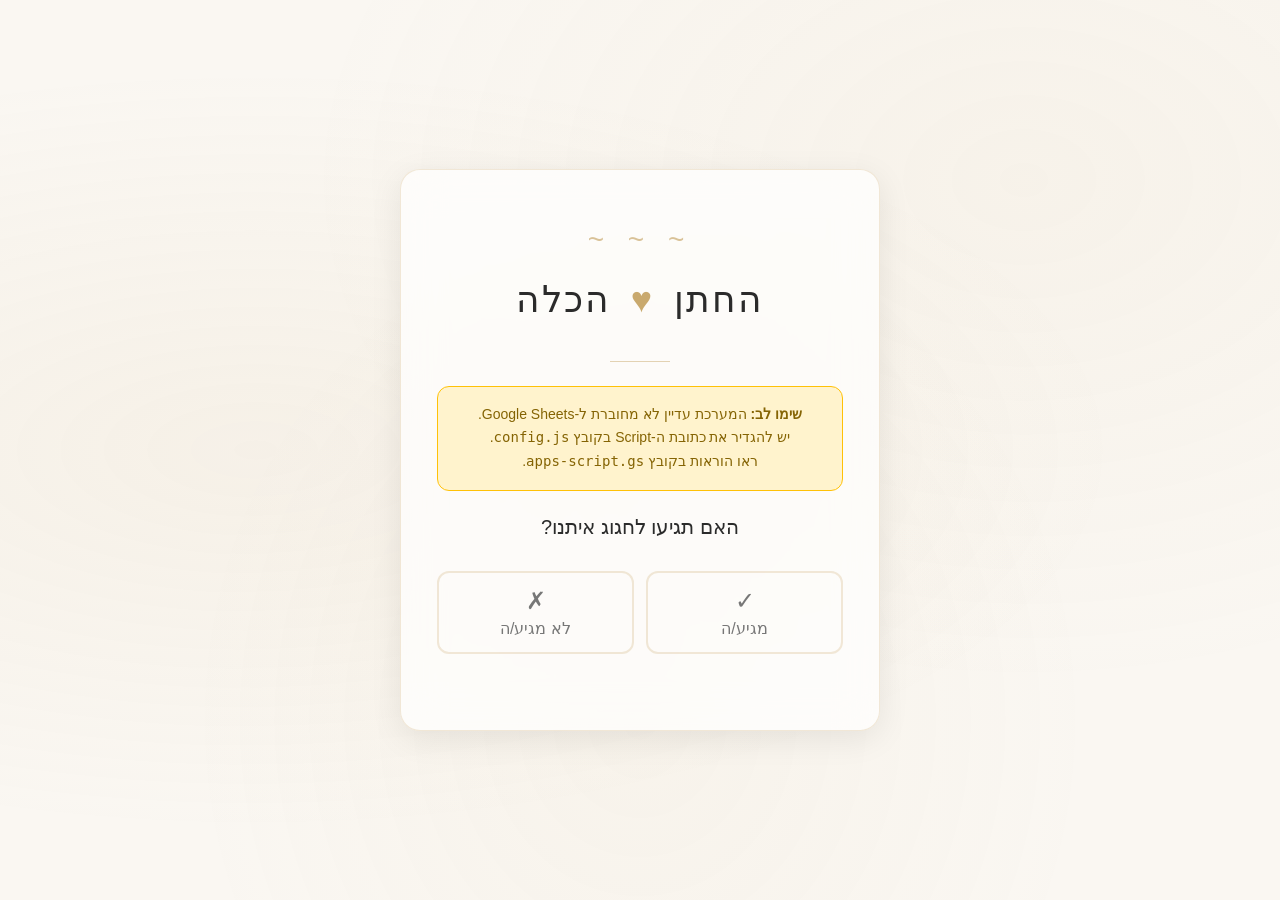
==== index.html @ 8d73012e "Wedding RSVP system: guest form + management dashboard Google Sheets backend via Apps Script, GitHub" ====
<!DOCTYPE html>
<html lang="he" dir="rtl">
<head>
  <meta charset="UTF-8">
  <meta name="viewport" content="width=device-width, initial-scale=1.0">
  <title>אישור הגעה לחתונה</title>
  <link rel="stylesheet" href="style.css">
</head>
<body>
  <div class="bg-pattern"></div>

  <div class="rsvp-container">
    <div class="rsvp-card glass" id="rsvpCard">

      <!-- Header -->
      <div class="ornament">~ ~ ~</div>
      <h1 class="couple-names">
        <span id="groomName">החתן</span>
        <span class="heart">&hearts;</span>
        <span id="brideName">הכלה</span>
      </h1>
      <div class="event-details">
        <span class="detail-line" id="dateDisplay"></span>
        <span class="detail-line" id="venueDisplay"></span>
      </div>
      <div class="divider"></div>

      <!-- Config Warning -->
      <div class="config-warning" id="configWarning">
        <strong>שימו לב:</strong> המערכת עדיין לא מחוברת ל-Google Sheets.<br>
        יש להגדיר את כתובת ה-Script בקובץ <code>config.js</code>.<br>
        ראו הוראות בקובץ <code>apps-script.gs</code>.
      </div>

      <!-- Form -->
      <div id="formSection">
        <h2 class="form-title">האם תגיעו לחגוג איתנו?</h2>

        <div class="attendance-toggle">
          <button class="toggle-btn coming" onclick="setAttendance(true)" id="btnComing">
            <span class="toggle-icon">&#10003;</span>
            מגיע/ה
          </button>
          <button class="toggle-btn not-coming" onclick="setAttendance(false)" id="btnNotComing">
            <span class="toggle-icon">&#10007;</span>
            לא מגיע/ה
          </button>
        </div>

        <div class="form-fields hidden" id="formFields">
          <div class="field-group">
            <label class="field-label" for="guestName">שם מלא</label>
            <input type="text" id="guestName" class="field-input" placeholder="הכניסו את השם שלכם" autocomplete="name">
          </div>
          <div class="field-group" id="platesGroup">
            <label class="field-label" for="plates">כמה מנות?</label>
            <input type="number" id="plates" class="field-input" min="1" max="20" value="1" placeholder="מספר מנות">
          </div>
        </div>

        <button class="submit-btn" id="submitBtn" onclick="submitRSVP()" style="display:none">
          <span class="btn-text">שליחת אישור</span>
          <div class="spinner"></div>
        </button>
      </div>

      <!-- Thank You Screen -->
      <div class="thank-you" id="thankYou">
        <div class="check-icon confirmed" id="thankIcon">&#10003;</div>
        <h2 id="thankTitle">תודה רבה!</h2>
        <p id="thankMessage">האישור התקבל בהצלחה</p>
        <button class="back-btn" onclick="resetForm()">שליחת אישור נוסף</button>
      </div>

      <!-- Error Message -->
      <div class="message error" id="errorMsg"></div>
    </div>
  </div>

  <div class="confetti-container" id="confetti"></div>

  <script src="config.js"></script>
  <script>
    let attending = null;

    function init() {
      document.getElementById('groomName').textContent = CONFIG.GROOM_NAME;
      document.getElementById('brideName').textContent = CONFIG.BRIDE_NAME;

      const dateEl = document.getElementById('dateDisplay');
      const venueEl = document.getElementById('venueDisplay');
      if (CONFIG.WEDDING_DATE) dateEl.textContent = CONFIG.WEDDING_DATE;
      if (CONFIG.VENUE) venueEl.textContent = CONFIG.VENUE;

      if (!CONFIG.SCRIPT_URL) {
        document.getElementById('configWarning').classList.add('show');
      }
    }

    function setAttendance(isComing) {
      attending = isComing;
      const btnComing = document.getElementById('btnComing');
      const btnNotComing = document.getElementById('btnNotComing');
      const fields = document.getElementById('formFields');
      const platesGroup = document.getElementById('platesGroup');
      const submitBtn = document.getElementById('submitBtn');

      btnComing.classList.toggle('active', isComing);
      btnNotComing.classList.toggle('active', !isComing);

      fields.classList.remove('hidden');
      fields.classList.add('visible');
      platesGroup.style.display = isComing ? 'block' : 'none';

      if (!isComing) {
        document.getElementById('plates').value = 0;
      } else {
        document.getElementById('plates').value = 1;
      }

      submitBtn.style.display = 'block';
      submitBtn.querySelector('.btn-text').textContent = isComing ? 'אישור הגעה' : 'שליחת תשובה';
    }

    async function submitRSVP() {
      const name = document.getElementById('guestName').value.trim();
      const plates = parseInt(document.getElementById('plates').value) || 0;
      const btn = document.getElementById('submitBtn');
      const errorMsg = document.getElementById('errorMsg');

      errorMsg.classList.remove('show');

      if (!name) {
        showError('נא להזין שם מלא');
        document.getElementById('guestName').focus();
        return;
      }

      if (attending && plates < 1) {
        showError('נא לבחור מספר מנות');
        return;
      }

      if (!CONFIG.SCRIPT_URL) {
        showError('המערכת לא מחוברת. יש להגדיר את כתובת ה-Script בקובץ config.js');
        return;
      }

      btn.classList.add('loading');
      btn.disabled = true;

      try {
        const params = new URLSearchParams({
          action: 'add',
          name: name,
          plates: attending ? plates : 0,
          attending: attending ? 'yes' : 'no'
        });

        const response = await fetch(CONFIG.SCRIPT_URL + '?' + params.toString());
        const result = await response.json();

        if (result.success) {
          showThankYou();
        } else {
          showError('אירעה שגיאה, נסו שוב');
        }
      } catch (err) {
        showError('שגיאת חיבור. בדקו את החיבור לאינטרנט ונסו שוב');
      } finally {
        btn.classList.remove('loading');
        btn.disabled = false;
      }
    }

    function showThankYou() {
      document.getElementById('formSection').style.display = 'none';
      document.getElementById('configWarning').style.display = 'none';
      const thankYou = document.getElementById('thankYou');
      const icon = document.getElementById('thankIcon');
      const title = document.getElementById('thankTitle');
      const message = document.getElementById('thankMessage');

      if (attending) {
        icon.className = 'check-icon confirmed';
        icon.innerHTML = '&#10003;';
        title.textContent = 'נתראה בחתונה!';
        message.textContent = 'האישור התקבל, שמחים שאתם מגיעים';
        launchConfetti();
      } else {
        icon.className = 'check-icon declined';
        icon.innerHTML = '&#10007;';
        title.textContent = 'חבל שלא תגיעו';
        message.textContent = 'התשובה נרשמה, אולי בפעם הבאה';
      }

      thankYou.classList.add('show');
    }

    function resetForm() {
      attending = null;
      document.getElementById('formSection').style.display = 'block';
      document.getElementById('thankYou').classList.remove('show');
      document.getElementById('btnComing').classList.remove('active');
      document.getElementById('btnNotComing').classList.remove('active');
      document.getElementById('formFields').classList.add('hidden');
      document.getElementById('formFields').classList.remove('visible');
      document.getElementById('submitBtn').style.display = 'none';
      document.getElementById('guestName').value = '';
      document.getElementById('plates').value = 1;
      document.getElementById('errorMsg').classList.remove('show');

      if (!CONFIG.SCRIPT_URL) {
        document.getElementById('configWarning').classList.add('show');
      }
    }

    function showError(msg) {
      const el = document.getElementById('errorMsg');
      el.textContent = msg;
      el.classList.add('show');
      setTimeout(() => el.classList.remove('show'), 5000);
    }

    function launchConfetti() {
      const container = document.getElementById('confetti');
      const colors = ['#c9a96e', '#e8d5a8', '#4a7c59', '#f5f0e8', '#a07d3a', '#fff'];
      for (let i = 0; i < 60; i++) {
        const piece = document.createElement('div');
        piece.className = 'confetti-piece';
        piece.style.left = Math.random() * 100 + '%';
        piece.style.backgroundColor = colors[Math.floor(Math.random() * colors.length)];
        piece.style.width = (Math.random() * 8 + 6) + 'px';
        piece.style.height = (Math.random() * 8 + 6) + 'px';
        piece.style.borderRadius = Math.random() > 0.5 ? '50%' : '2px';
        piece.style.animationDuration = (Math.random() * 2 + 2) + 's';
        piece.style.animationDelay = (Math.random() * 1.5) + 's';
        container.appendChild(piece);
      }
      setTimeout(() => { container.innerHTML = ''; }, 5000);
    }

    init();
  </script>
</body>
</html>
---- style.css ----
* {
  margin: 0;
  padding: 0;
  box-sizing: border-box;
}

:root {
  --bg: #faf7f2;
  --card: rgba(255, 255, 255, 0.72);
  --card-solid: #fff;
  --gold: #c9a96e;
  --gold-dark: #a07d3a;
  --gold-light: #e8d5a8;
  --gold-glow: rgba(201, 169, 110, 0.35);
  --text: #2b2b2b;
  --text-light: #777;
  --success: #4a7c59;
  --success-bg: rgba(74, 124, 89, 0.1);
  --error: #a63d40;
  --error-bg: rgba(166, 61, 64, 0.1);
  --border: rgba(201, 169, 110, 0.25);
  --shadow: 0 8px 32px rgba(0, 0, 0, 0.08);
  --shadow-lg: 0 16px 48px rgba(0, 0, 0, 0.12);
  --radius: 20px;
  --radius-sm: 12px;
  --transition: 0.3s cubic-bezier(0.4, 0, 0.2, 1);
}

html {
  scroll-behavior: smooth;
}

body {
  font-family: 'Segoe UI', 'Helvetica Neue', Arial, sans-serif;
  background: var(--bg);
  color: var(--text);
  direction: rtl;
  min-height: 100vh;
  line-height: 1.6;
  -webkit-font-smoothing: antialiased;
}

/* ===== Background Pattern ===== */
.bg-pattern {
  position: fixed;
  inset: 0;
  z-index: 0;
  background:
    radial-gradient(ellipse at 20% 50%, rgba(201, 169, 110, 0.08) 0%, transparent 60%),
    radial-gradient(ellipse at 80% 20%, rgba(201, 169, 110, 0.06) 0%, transparent 50%),
    radial-gradient(ellipse at 50% 80%, rgba(201, 169, 110, 0.05) 0%, transparent 50%);
  pointer-events: none;
}

/* ===== Glass Card ===== */
.glass {
  background: var(--card);
  backdrop-filter: blur(20px);
  -webkit-backdrop-filter: blur(20px);
  border: 1px solid var(--border);
  border-radius: var(--radius);
  box-shadow: var(--shadow);
}

/* ===== RSVP Page ===== */
.rsvp-container {
  min-height: 100vh;
  display: flex;
  align-items: center;
  justify-content: center;
  padding: 24px;
  position: relative;
  z-index: 1;
}

.rsvp-card {
  width: 100%;
  max-width: 480px;
  padding: 48px 36px;
  text-align: center;
  animation: fadeUp 0.8s ease-out;
}

@keyframes fadeUp {
  from { opacity: 0; transform: translateY(30px); }
  to { opacity: 1; transform: translateY(0); }
}

/* ===== Header ===== */
.ornament {
  color: var(--gold);
  font-size: 28px;
  letter-spacing: 8px;
  margin-bottom: 8px;
  opacity: 0.7;
}

.couple-names {
  font-size: 36px;
  font-weight: 300;
  color: var(--text);
  letter-spacing: 2px;
  margin-bottom: 4px;
}

.couple-names .heart {
  color: var(--gold);
  display: inline-block;
  animation: pulse 2s ease-in-out infinite;
  margin: 0 8px;
}

@keyframes pulse {
  0%, 100% { transform: scale(1); }
  50% { transform: scale(1.15); }
}

.event-details {
  color: var(--text-light);
  font-size: 15px;
  margin-bottom: 32px;
  line-height: 1.8;
}

.event-details .detail-line {
  display: block;
}

.divider {
  width: 60px;
  height: 1px;
  background: var(--gold);
  margin: 24px auto;
  opacity: 0.5;
}

.form-title {
  font-size: 20px;
  font-weight: 400;
  color: var(--text);
  margin-bottom: 28px;
}

/* ===== Attendance Toggle ===== */
.attendance-toggle {
  display: flex;
  gap: 12px;
  margin-bottom: 28px;
}

.toggle-btn {
  flex: 1;
  padding: 14px;
  border: 2px solid var(--border);
  border-radius: var(--radius-sm);
  background: transparent;
  font-size: 16px;
  font-family: inherit;
  cursor: pointer;
  transition: var(--transition);
  color: var(--text-light);
  position: relative;
  overflow: hidden;
}

.toggle-btn::before {
  content: '';
  position: absolute;
  inset: 0;
  opacity: 0;
  transition: var(--transition);
}

.toggle-btn.coming::before {
  background: var(--success-bg);
}

.toggle-btn.not-coming::before {
  background: var(--error-bg);
}

.toggle-btn:hover {
  border-color: var(--gold);
  transform: translateY(-1px);
}

.toggle-btn.active.coming {
  border-color: var(--success);
  color: var(--success);
  background: var(--success-bg);
  font-weight: 600;
}

.toggle-btn.active.not-coming {
  border-color: var(--error);
  color: var(--error);
  background: var(--error-bg);
  font-weight: 600;
}

.toggle-icon {
  display: block;
  font-size: 24px;
  margin-bottom: 4px;
}

/* ===== Form Fields ===== */
.form-fields {
  display: flex;
  flex-direction: column;
  gap: 16px;
  margin-bottom: 28px;
  overflow: hidden;
  transition: max-height 0.4s ease, opacity 0.3s ease;
}

.form-fields.hidden {
  max-height: 0;
  opacity: 0;
  margin: 0;
  pointer-events: none;
}

.form-fields.visible {
  max-height: 300px;
  opacity: 1;
}

.field-group {
  text-align: right;
}

.field-label {
  display: block;
  font-size: 14px;
  color: var(--text-light);
  margin-bottom: 6px;
}

.field-input {
  width: 100%;
  padding: 14px 16px;
  border: 1.5px solid var(--border);
  border-radius: var(--radius-sm);
  background: rgba(255, 255, 255, 0.6);
  font-size: 16px;
  font-family: inherit;
  color: var(--text);
  direction: rtl;
  transition: var(--transition);
  outline: none;
}

.field-input:focus {
  border-color: var(--gold);
  box-shadow: 0 0 0 3px var(--gold-glow);
}

.field-input::placeholder {
  color: #bbb;
}

/* ===== Submit Button ===== */
.submit-btn {
  width: 100%;
  padding: 16px;
  border: none;
  border-radius: var(--radius-sm);
  background: linear-gradient(135deg, var(--gold), var(--gold-dark));
  color: #fff;
  font-size: 18px;
  font-family: inherit;
  font-weight: 600;
  cursor: pointer;
  transition: var(--transition);
  letter-spacing: 1px;
  position: relative;
  overflow: hidden;
}

.submit-btn:hover:not(:disabled) {
  transform: translateY(-2px);
  box-shadow: 0 8px 24px var(--gold-glow);
}

.submit-btn:active:not(:disabled) {
  transform: translateY(0);
}

.submit-btn:disabled {
  opacity: 0.6;
  cursor: not-allowed;
}

.submit-btn .spinner {
  display: none;
  width: 20px;
  height: 20px;
  border: 2.5px solid rgba(255, 255, 255, 0.3);
  border-top-color: #fff;
  border-radius: 50%;
  animation: spin 0.7s linear infinite;
  margin: 0 auto;
}

.submit-btn.loading .btn-text { display: none; }
.submit-btn.loading .spinner { display: block; }

@keyframes spin {
  to { transform: rotate(360deg); }
}

/* ===== Messages ===== */
.message {
  padding: 14px 18px;
  border-radius: var(--radius-sm);
  font-size: 15px;
  margin-top: 16px;
  display: none;
  animation: fadeUp 0.4s ease;
}

.message.show { display: block; }
.message.success { background: var(--success-bg); color: var(--success); }
.message.error { background: var(--error-bg); color: var(--error); }

/* ===== Thank You Screen ===== */
.thank-you {
  display: none;
  text-align: center;
  animation: fadeUp 0.6s ease;
}

.thank-you.show { display: block; }

.thank-you .check-icon {
  width: 72px;
  height: 72px;
  border-radius: 50%;
  display: flex;
  align-items: center;
  justify-content: center;
  margin: 0 auto 20px;
  font-size: 36px;
}

.thank-you .check-icon.confirmed {
  background: var(--success-bg);
  color: var(--success);
}

.thank-you .check-icon.declined {
  background: var(--error-bg);
  color: var(--error);
}

.thank-you h2 {
  font-size: 24px;
  font-weight: 400;
  margin-bottom: 8px;
}

.thank-you p {
  color: var(--text-light);
  font-size: 15px;
}

.back-btn {
  display: inline-block;
  margin-top: 24px;
  padding: 10px 24px;
  border: 1.5px solid var(--border);
  border-radius: var(--radius-sm);
  background: transparent;
  color: var(--text-light);
  font-size: 14px;
  font-family: inherit;
  cursor: pointer;
  transition: var(--transition);
}

.back-btn:hover {
  border-color: var(--gold);
  color: var(--gold);
}

/* ===== Config Warning ===== */
.config-warning {
  background: #fff3cd;
  border: 1px solid #ffc107;
  border-radius: var(--radius-sm);
  padding: 16px;
  margin-bottom: 20px;
  font-size: 14px;
  color: #856404;
  line-height: 1.7;
  display: none;
}

.config-warning.show { display: block; }

/* ===== Confetti ===== */
.confetti-container {
  position: fixed;
  inset: 0;
  pointer-events: none;
  z-index: 100;
  overflow: hidden;
}

.confetti-piece {
  position: absolute;
  width: 10px;
  height: 10px;
  top: -20px;
  animation: confettiFall linear forwards;
}

@keyframes confettiFall {
  0% { transform: translateY(0) rotate(0deg); opacity: 1; }
  100% { transform: translateY(100vh) rotate(720deg); opacity: 0; }
}

/* ========================================
   DASHBOARD STYLES
   ======================================== */

.dashboard {
  max-width: 960px;
  margin: 0 auto;
  padding: 24px;
  position: relative;
  z-index: 1;
  min-height: 100vh;
}

.dash-header {
  text-align: center;
  padding: 32px 0;
}

.dash-header h1 {
  font-size: 28px;
  font-weight: 400;
  color: var(--text);
  margin-bottom: 4px;
}

.dash-header .subtitle {
  color: var(--text-light);
  font-size: 15px;
}

.refresh-indicator {
  display: inline-flex;
  align-items: center;
  gap: 6px;
  color: var(--text-light);
  font-size: 13px;
  margin-top: 8px;
}

.refresh-dot {
  width: 8px;
  height: 8px;
  border-radius: 50%;
  background: var(--success);
  animation: blink 2s ease-in-out infinite;
}

@keyframes blink {
  0%, 100% { opacity: 1; }
  50% { opacity: 0.3; }
}

/* ===== Stats Cards ===== */
.stats-grid {
  display: grid;
  grid-template-columns: repeat(4, 1fr);
  gap: 16px;
  margin-bottom: 24px;
}

.stat-card {
  padding: 24px 16px;
  text-align: center;
  transition: var(--transition);
}

.stat-card:hover {
  transform: translateY(-2px);
  box-shadow: var(--shadow-lg);
}

.stat-number {
  font-size: 36px;
  font-weight: 300;
  color: var(--gold-dark);
  line-height: 1;
  margin-bottom: 6px;
}

.stat-label {
  font-size: 14px;
  color: var(--text-light);
}

.stat-card.success .stat-number { color: var(--success); }
.stat-card.error .stat-number { color: var(--error); }

/* ===== Table Controls ===== */
.table-controls {
  display: flex;
  gap: 12px;
  margin-bottom: 16px;
  flex-wrap: wrap;
}

.search-input {
  flex: 1;
  min-width: 200px;
  padding: 12px 16px;
  border: 1.5px solid var(--border);
  border-radius: var(--radius-sm);
  background: rgba(255, 255, 255, 0.6);
  font-size: 15px;
  font-family: inherit;
  color: var(--text);
  direction: rtl;
  outline: none;
  transition: var(--transition);
}

.search-input:focus {
  border-color: var(--gold);
  box-shadow: 0 0 0 3px var(--gold-glow);
}

.filter-btns {
  display: flex;
  gap: 8px;
}

.filter-btn {
  padding: 10px 18px;
  border: 1.5px solid var(--border);
  border-radius: var(--radius-sm);
  background: transparent;
  font-size: 14px;
  font-family: inherit;
  cursor: pointer;
  transition: var(--transition);
  color: var(--text-light);
  white-space: nowrap;
}

.filter-btn:hover { border-color: var(--gold); }

.filter-btn.active {
  background: var(--gold);
  border-color: var(--gold);
  color: #fff;
}

/* ===== Table ===== */
.table-container {
  overflow-x: auto;
  border-radius: var(--radius);
  margin-bottom: 24px;
}

.rsvp-table {
  width: 100%;
  border-collapse: collapse;
  background: var(--card-solid);
  border-radius: var(--radius);
  overflow: hidden;
}

.rsvp-table thead {
  background: linear-gradient(135deg, var(--gold), var(--gold-dark));
  color: #fff;
}

.rsvp-table th {
  padding: 16px;
  font-weight: 500;
  font-size: 14px;
  text-align: right;
  letter-spacing: 0.5px;
}

.rsvp-table td {
  padding: 14px 16px;
  font-size: 15px;
  border-bottom: 1px solid rgba(0, 0, 0, 0.05);
}

.rsvp-table tbody tr {
  transition: var(--transition);
}

.rsvp-table tbody tr:hover {
  background: rgba(201, 169, 110, 0.05);
}

.rsvp-table tbody tr:last-child td {
  border-bottom: none;
}

.status-badge {
  display: inline-flex;
  align-items: center;
  gap: 6px;
  padding: 4px 12px;
  border-radius: 20px;
  font-size: 13px;
  font-weight: 500;
}

.status-badge.confirmed {
  background: var(--success-bg);
  color: var(--success);
}

.status-badge.declined {
  background: var(--error-bg);
  color: var(--error);
}

.empty-state {
  text-align: center;
  padding: 48px 24px;
  color: var(--text-light);
}

.empty-state .empty-icon {
  font-size: 48px;
  margin-bottom: 12px;
  opacity: 0.5;
}

.empty-state p {
  font-size: 16px;
}

/* ===== Action Buttons ===== */
.actions-bar {
  display: flex;
  gap: 12px;
  justify-content: flex-start;
  flex-wrap: wrap;
}

.action-btn {
  padding: 10px 20px;
  border: 1.5px solid var(--border);
  border-radius: var(--radius-sm);
  background: var(--card-solid);
  font-size: 14px;
  font-family: inherit;
  cursor: pointer;
  transition: var(--transition);
  color: var(--text);
  display: inline-flex;
  align-items: center;
  gap: 6px;
}

.action-btn:hover {
  border-color: var(--gold);
  transform: translateY(-1px);
  box-shadow: var(--shadow);
}

.action-btn.primary {
  background: linear-gradient(135deg, var(--gold), var(--gold-dark));
  color: #fff;
  border-color: transparent;
}

/* ===== Delete Button ===== */
.delete-btn {
  background: none;
  border: none;
  color: var(--text-light);
  cursor: pointer;
  font-size: 16px;
  padding: 4px 8px;
  border-radius: 6px;
  transition: var(--transition);
  opacity: 0.5;
}

.delete-btn:hover {
  opacity: 1;
  color: var(--error);
  background: var(--error-bg);
}

/* ===== Loading State ===== */
.loading-overlay {
  display: none;
  text-align: center;
  padding: 48px;
}

.loading-overlay.show { display: block; }

.loading-spinner {
  width: 40px;
  height: 40px;
  border: 3px solid var(--border);
  border-top-color: var(--gold);
  border-radius: 50%;
  animation: spin 0.8s linear infinite;
  margin: 0 auto 16px;
}

/* ===== Responsive ===== */
@media (max-width: 768px) {
  .stats-grid {
    grid-template-columns: repeat(2, 1fr);
  }

  .rsvp-card {
    padding: 36px 24px;
  }

  .couple-names {
    font-size: 28px;
  }

  .table-controls {
    flex-direction: column;
  }

  .filter-btns {
    width: 100%;
  }

  .filter-btn {
    flex: 1;
    text-align: center;
  }
}

@media (max-width: 480px) {
  .stats-grid {
    grid-template-columns: repeat(2, 1fr);
    gap: 10px;
  }

  .stat-card {
    padding: 16px 10px;
  }

  .stat-number {
    font-size: 28px;
  }

  .rsvp-card {
    padding: 28px 18px;
  }

  .couple-names {
    font-size: 24px;
  }

  .dash-header h1 {
    font-size: 22px;
  }
}
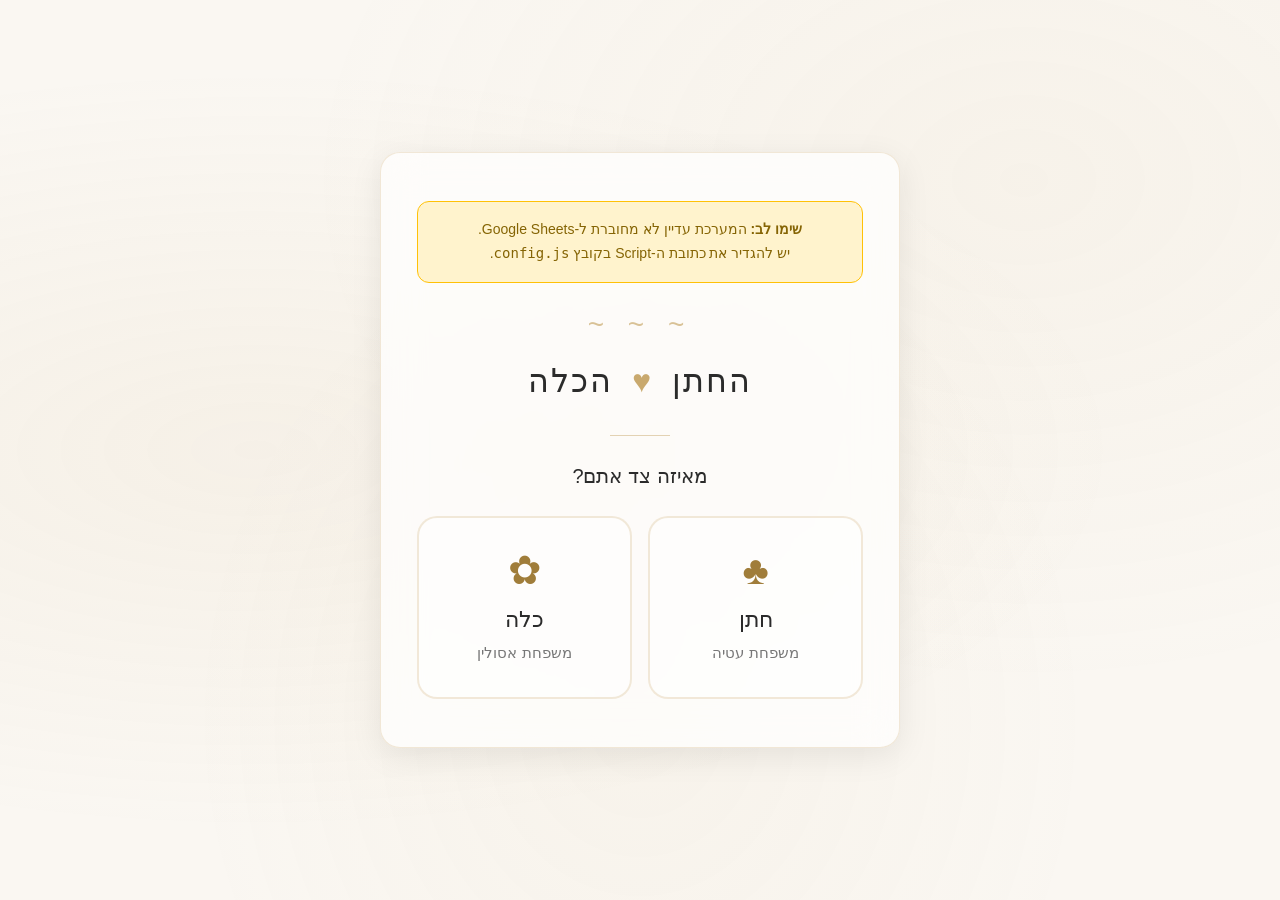
==== commit 33474bef: "Multi-step RSVP flow: side selection, 3 statuses, phone field, PDF export - Step 1: Choose side (חתן" ====
--- a/index.html
+++ b/index.html
@@ -10,70 +10,100 @@
   <div class="bg-pattern"></div>
 
   <div class="rsvp-container">
-    <div class="rsvp-card glass" id="rsvpCard">
-
-      <!-- Header -->
-      <div class="ornament">~ ~ ~</div>
-      <h1 class="couple-names">
-        <span id="groomName">החתן</span>
-        <span class="heart">&hearts;</span>
-        <span id="brideName">הכלה</span>
-      </h1>
-      <div class="event-details">
-        <span class="detail-line" id="dateDisplay"></span>
-        <span class="detail-line" id="venueDisplay"></span>
-      </div>
-      <div class="divider"></div>
+    <div class="rsvp-card glass">
 
       <!-- Config Warning -->
       <div class="config-warning" id="configWarning">
         <strong>שימו לב:</strong> המערכת עדיין לא מחוברת ל-Google Sheets.<br>
-        יש להגדיר את כתובת ה-Script בקובץ <code>config.js</code>.<br>
-        ראו הוראות בקובץ <code>apps-script.gs</code>.
-      </div>
-
-      <!-- Form -->
-      <div id="formSection">
-        <h2 class="form-title">האם תגיעו לחגוג איתנו?</h2>
-
-        <div class="attendance-toggle">
-          <button class="toggle-btn coming" onclick="setAttendance(true)" id="btnComing">
-            <span class="toggle-icon">&#10003;</span>
+        יש להגדיר את כתובת ה-Script בקובץ <code>config.js</code>.
+      </div>
+
+      <!-- ===== STEP 1: Side Selection ===== -->
+      <div class="step active" id="step1">
+        <div class="ornament">~ ~ ~</div>
+        <h1 class="couple-names">
+          <span id="groomName"></span>
+          <span class="heart">&#9829;</span>
+          <span id="brideName"></span>
+        </h1>
+        <div class="event-details">
+          <span class="detail-line" id="dateDisplay"></span>
+          <span class="detail-line" id="venueDisplay"></span>
+        </div>
+        <div class="divider"></div>
+        <h2 class="step-title">מאיזה צד אתם?</h2>
+        <div class="side-cards">
+          <div class="side-card groom" onclick="chooseSide('groom')">
+            <div class="side-icon">&#9827;</div>
+            <h3>חתן</h3>
+            <p id="groomFamily"></p>
+          </div>
+          <div class="side-card bride" onclick="chooseSide('bride')">
+            <div class="side-icon">&#10047;</div>
+            <h3>כלה</h3>
+            <p id="brideFamily"></p>
+          </div>
+        </div>
+      </div>
+
+      <!-- ===== STEP 2: Status Selection ===== -->
+      <div class="step" id="step2">
+        <button class="back-btn-top" onclick="goToStep(1)">&#8594; חזרה</button>
+        <div class="selected-side-label" id="sideLabel"></div>
+        <h2 class="step-title">מה הסטטוס?</h2>
+        <div class="status-buttons">
+          <button class="status-btn coming" onclick="chooseStatus('coming')">
+            <span class="status-icon">&#10003;</span>
             מגיע/ה
           </button>
-          <button class="toggle-btn not-coming" onclick="setAttendance(false)" id="btnNotComing">
-            <span class="toggle-icon">&#10007;</span>
+          <button class="status-btn not-coming" onclick="chooseStatus('not-coming')">
+            <span class="status-icon">&#10007;</span>
             לא מגיע/ה
           </button>
+          <button class="status-btn checking" onclick="chooseStatus('checking')">
+            <span class="status-icon">?</span>
+            עדיין בודק/ת
+          </button>
         </div>
-
-        <div class="form-fields hidden" id="formFields">
+      </div>
+
+      <!-- ===== STEP 3: Form ===== -->
+      <div class="step" id="step3">
+        <button class="back-btn-top" onclick="goToStep(2)">&#8594; חזרה</button>
+        <div class="selected-side-label" id="sideLabel2"></div>
+        <h2 class="step-title" id="formTitle"></h2>
+
+        <div class="form-fields">
           <div class="field-group">
             <label class="field-label" for="guestName">שם מלא</label>
             <input type="text" id="guestName" class="field-input" placeholder="הכניסו את השם שלכם" autocomplete="name">
           </div>
+          <div class="field-group" id="phoneGroup">
+            <label class="field-label" for="guestPhone">מספר טלפון</label>
+            <input type="tel" id="guestPhone" class="field-input" placeholder="050-0000000" autocomplete="tel" dir="ltr" style="text-align:right">
+          </div>
           <div class="field-group" id="platesGroup">
             <label class="field-label" for="plates">כמה מנות?</label>
-            <input type="number" id="plates" class="field-input" min="1" max="20" value="1" placeholder="מספר מנות">
+            <input type="number" id="plates" class="field-input" min="1" max="20" value="1">
           </div>
         </div>
 
-        <button class="submit-btn" id="submitBtn" onclick="submitRSVP()" style="display:none">
-          <span class="btn-text">שליחת אישור</span>
+        <button class="submit-btn" id="submitBtn" onclick="submitRSVP()">
+          <span class="btn-text">שליחה</span>
           <div class="spinner"></div>
         </button>
-      </div>
-
-      <!-- Thank You Screen -->
-      <div class="thank-you" id="thankYou">
-        <div class="check-icon confirmed" id="thankIcon">&#10003;</div>
-        <h2 id="thankTitle">תודה רבה!</h2>
-        <p id="thankMessage">האישור התקבל בהצלחה</p>
-        <button class="back-btn" onclick="resetForm()">שליחת אישור נוסף</button>
-      </div>
-
-      <!-- Error Message -->
-      <div class="message error" id="errorMsg"></div>
+
+        <div class="message error" id="errorMsg"></div>
+      </div>
+
+      <!-- ===== STEP 4: Thank You ===== -->
+      <div class="step" id="step4">
+        <div class="thank-you-icon" id="thankIcon">&#10003;</div>
+        <h2 class="thank-title" id="thankTitle"></h2>
+        <p class="thank-message" id="thankMessage"></p>
+        <button class="reset-btn" onclick="resetAll()">שליחת אישור נוסף</button>
+      </div>
+
     </div>
   </div>
 
@@ -81,54 +111,77 @@
 
   <script src="config.js"></script>
   <script>
-    let attending = null;
+    var selectedSide = null;
+    var selectedStatus = null;
 
     function init() {
       document.getElementById('groomName').textContent = CONFIG.GROOM_NAME;
       document.getElementById('brideName').textContent = CONFIG.BRIDE_NAME;
-
-      const dateEl = document.getElementById('dateDisplay');
-      const venueEl = document.getElementById('venueDisplay');
-      if (CONFIG.WEDDING_DATE) dateEl.textContent = CONFIG.WEDDING_DATE;
-      if (CONFIG.VENUE) venueEl.textContent = CONFIG.VENUE;
-
+      document.getElementById('groomFamily').textContent = CONFIG.GROOM_FAMILY;
+      document.getElementById('brideFamily').textContent = CONFIG.BRIDE_FAMILY;
+
+      if (CONFIG.WEDDING_DATE) {
+        document.getElementById('dateDisplay').textContent = CONFIG.WEDDING_DATE;
+      }
+      if (CONFIG.VENUE) {
+        document.getElementById('venueDisplay').textContent = CONFIG.VENUE;
+      }
       if (!CONFIG.SCRIPT_URL) {
         document.getElementById('configWarning').classList.add('show');
       }
     }
 
-    function setAttendance(isComing) {
-      attending = isComing;
-      const btnComing = document.getElementById('btnComing');
-      const btnNotComing = document.getElementById('btnNotComing');
-      const fields = document.getElementById('formFields');
-      const platesGroup = document.getElementById('platesGroup');
-      const submitBtn = document.getElementById('submitBtn');
-
-      btnComing.classList.toggle('active', isComing);
-      btnNotComing.classList.toggle('active', !isComing);
-
-      fields.classList.remove('hidden');
-      fields.classList.add('visible');
-      platesGroup.style.display = isComing ? 'block' : 'none';
-
-      if (!isComing) {
-        document.getElementById('plates').value = 0;
+    function goToStep(num) {
+      document.querySelectorAll('.step').forEach(function(s) {
+        s.classList.remove('active');
+      });
+      document.getElementById('step' + num).classList.add('active');
+    }
+
+    function chooseSide(side) {
+      selectedSide = side;
+      var label = side === 'groom'
+        ? CONFIG.GROOM_FAMILY
+        : CONFIG.BRIDE_FAMILY;
+      document.getElementById('sideLabel').textContent = label;
+      document.getElementById('sideLabel2').textContent = label;
+      goToStep(2);
+    }
+
+    function chooseStatus(status) {
+      selectedStatus = status;
+
+      var phoneGroup = document.getElementById('phoneGroup');
+      var platesGroup = document.getElementById('platesGroup');
+
+      if (status === 'coming') {
+        document.getElementById('formTitle').textContent = 'פרטי האורח';
+        phoneGroup.style.display = 'block';
+        platesGroup.style.display = 'block';
+        document.getElementById('plates').value = 1;
+      } else if (status === 'not-coming') {
+        document.getElementById('formTitle').textContent = 'חבל... נשמח לדעת מי';
+        phoneGroup.style.display = 'none';
+        platesGroup.style.display = 'none';
       } else {
+        document.getElementById('formTitle').textContent = 'פרטי האורח';
+        phoneGroup.style.display = 'block';
+        platesGroup.style.display = 'block';
         document.getElementById('plates').value = 1;
       }
 
-      submitBtn.style.display = 'block';
-      submitBtn.querySelector('.btn-text').textContent = isComing ? 'אישור הגעה' : 'שליחת תשובה';
+      document.getElementById('guestName').value = '';
+      document.getElementById('guestPhone').value = '';
+      document.getElementById('errorMsg').classList.remove('show');
+      goToStep(3);
+      document.getElementById('guestName').focus();
     }
 
     async function submitRSVP() {
-      const name = document.getElementById('guestName').value.trim();
-      const plates = parseInt(document.getElementById('plates').value) || 0;
-      const btn = document.getElementById('submitBtn');
-      const errorMsg = document.getElementById('errorMsg');
-
-      errorMsg.classList.remove('show');
+      var name = document.getElementById('guestName').value.trim();
+      var phone = document.getElementById('guestPhone').value.trim();
+      var plates = parseInt(document.getElementById('plates').value) || 0;
+      var btn = document.getElementById('submitBtn');
 
       if (!name) {
         showError('נא להזין שם מלא');
@@ -136,13 +189,19 @@
         return;
       }
 
-      if (attending && plates < 1) {
+      if (selectedStatus !== 'not-coming' && !phone) {
+        showError('נא להזין מספר טלפון');
+        document.getElementById('guestPhone').focus();
+        return;
+      }
+
+      if (selectedStatus !== 'not-coming' && plates < 1) {
         showError('נא לבחור מספר מנות');
         return;
       }
 
       if (!CONFIG.SCRIPT_URL) {
-        showError('המערכת לא מחוברת. יש להגדיר את כתובת ה-Script בקובץ config.js');
+        showError('המערכת לא מחוברת. הגדירו את SCRIPT_URL בקובץ config.js');
         return;
       }
 
@@ -150,15 +209,17 @@
       btn.disabled = true;
 
       try {
-        const params = new URLSearchParams({
+        var params = new URLSearchParams({
           action: 'add',
+          side: selectedSide,
           name: name,
-          plates: attending ? plates : 0,
-          attending: attending ? 'yes' : 'no'
+          phone: selectedStatus !== 'not-coming' ? phone : '',
+          plates: selectedStatus !== 'not-coming' ? plates : 0,
+          status: selectedStatus
         });
 
-        const response = await fetch(CONFIG.SCRIPT_URL + '?' + params.toString());
-        const result = await response.json();
+        var response = await fetch(CONFIG.SCRIPT_URL + '?' + params.toString());
+        var result = await response.json();
 
         if (result.success) {
           showThankYou();
@@ -174,59 +235,57 @@
     }
 
     function showThankYou() {
-      document.getElementById('formSection').style.display = 'none';
-      document.getElementById('configWarning').style.display = 'none';
-      const thankYou = document.getElementById('thankYou');
-      const icon = document.getElementById('thankIcon');
-      const title = document.getElementById('thankTitle');
-      const message = document.getElementById('thankMessage');
-
-      if (attending) {
-        icon.className = 'check-icon confirmed';
+      var icon = document.getElementById('thankIcon');
+      var title = document.getElementById('thankTitle');
+      var message = document.getElementById('thankMessage');
+
+      if (selectedStatus === 'coming') {
+        icon.className = 'thank-you-icon confirmed';
         icon.innerHTML = '&#10003;';
         title.textContent = 'נתראה בחתונה!';
         message.textContent = 'האישור התקבל, שמחים שאתם מגיעים';
         launchConfetti();
-      } else {
-        icon.className = 'check-icon declined';
+      } else if (selectedStatus === 'not-coming') {
+        icon.className = 'thank-you-icon declined';
         icon.innerHTML = '&#10007;';
         title.textContent = 'חבל שלא תגיעו';
-        message.textContent = 'התשובה נרשמה, אולי בפעם הבאה';
-      }
-
-      thankYou.classList.add('show');
-    }
-
-    function resetForm() {
-      attending = null;
-      document.getElementById('formSection').style.display = 'block';
-      document.getElementById('thankYou').classList.remove('show');
-      document.getElementById('btnComing').classList.remove('active');
-      document.getElementById('btnNotComing').classList.remove('active');
-      document.getElementById('formFields').classList.add('hidden');
-      document.getElementById('formFields').classList.remove('visible');
-      document.getElementById('submitBtn').style.display = 'none';
+        message.textContent = 'התשובה נרשמה, נחגוג בלעדיכם';
+      } else {
+        icon.className = 'thank-you-icon pending';
+        icon.innerHTML = '?';
+        title.textContent = 'קיבלנו!';
+        message.textContent = 'נחכה לעדכון שלכם. בהצלחה עם ההחלטה';
+      }
+
+      document.getElementById('configWarning').style.display = 'none';
+      goToStep(4);
+    }
+
+    function resetAll() {
+      selectedSide = null;
+      selectedStatus = null;
       document.getElementById('guestName').value = '';
+      document.getElementById('guestPhone').value = '';
       document.getElementById('plates').value = 1;
       document.getElementById('errorMsg').classList.remove('show');
-
       if (!CONFIG.SCRIPT_URL) {
         document.getElementById('configWarning').classList.add('show');
       }
+      goToStep(1);
     }
 
     function showError(msg) {
-      const el = document.getElementById('errorMsg');
+      var el = document.getElementById('errorMsg');
       el.textContent = msg;
       el.classList.add('show');
-      setTimeout(() => el.classList.remove('show'), 5000);
+      setTimeout(function() { el.classList.remove('show'); }, 5000);
     }
 
     function launchConfetti() {
-      const container = document.getElementById('confetti');
-      const colors = ['#c9a96e', '#e8d5a8', '#4a7c59', '#f5f0e8', '#a07d3a', '#fff'];
-      for (let i = 0; i < 60; i++) {
-        const piece = document.createElement('div');
+      var container = document.getElementById('confetti');
+      var colors = ['#c9a96e', '#e8d5a8', '#4a7c59', '#f5f0e8', '#a07d3a', '#fff'];
+      for (var i = 0; i < 60; i++) {
+        var piece = document.createElement('div');
         piece.className = 'confetti-piece';
         piece.style.left = Math.random() * 100 + '%';
         piece.style.backgroundColor = colors[Math.floor(Math.random() * colors.length)];
@@ -237,7 +296,7 @@
         piece.style.animationDelay = (Math.random() * 1.5) + 's';
         container.appendChild(piece);
       }
-      setTimeout(() => { container.innerHTML = ''; }, 5000);
+      setTimeout(function() { container.innerHTML = ''; }, 5000);
     }
 
     init();
--- a/style.css
+++ b/style.css
@@ -18,6 +18,8 @@
   --success-bg: rgba(74, 124, 89, 0.1);
   --error: #a63d40;
   --error-bg: rgba(166, 61, 64, 0.1);
+  --warning: #b8860b;
+  --warning-bg: rgba(184, 134, 11, 0.1);
   --border: rgba(201, 169, 110, 0.25);
   --shadow: 0 8px 32px rgba(0, 0, 0, 0.08);
   --shadow-lg: 0 16px 48px rgba(0, 0, 0, 0.12);
@@ -26,9 +28,7 @@
   --transition: 0.3s cubic-bezier(0.4, 0, 0.2, 1);
 }
 
-html {
-  scroll-behavior: smooth;
-}
+html { scroll-behavior: smooth; }
 
 body {
   font-family: 'Segoe UI', 'Helvetica Neue', Arial, sans-serif;
@@ -40,7 +40,6 @@
   -webkit-font-smoothing: antialiased;
 }
 
-/* ===== Background Pattern ===== */
 .bg-pattern {
   position: fixed;
   inset: 0;
@@ -52,7 +51,6 @@
   pointer-events: none;
 }
 
-/* ===== Glass Card ===== */
 .glass {
   background: var(--card);
   backdrop-filter: blur(20px);
@@ -62,7 +60,10 @@
   box-shadow: var(--shadow);
 }
 
-/* ===== RSVP Page ===== */
+/* ========================================
+   RSVP PAGE - Multi-Step
+   ======================================== */
+
 .rsvp-container {
   min-height: 100vh;
   display: flex;
@@ -75,18 +76,27 @@
 
 .rsvp-card {
   width: 100%;
-  max-width: 480px;
+  max-width: 520px;
   padding: 48px 36px;
   text-align: center;
-  animation: fadeUp 0.8s ease-out;
+}
+
+/* Steps */
+.step {
+  display: none;
+  animation: fadeUp 0.5s ease-out;
+}
+
+.step.active {
+  display: block;
 }
 
 @keyframes fadeUp {
-  from { opacity: 0; transform: translateY(30px); }
+  from { opacity: 0; transform: translateY(24px); }
   to { opacity: 1; transform: translateY(0); }
 }
 
-/* ===== Header ===== */
+/* Header */
 .ornament {
   color: var(--gold);
   font-size: 28px;
@@ -96,7 +106,7 @@
 }
 
 .couple-names {
-  font-size: 36px;
+  font-size: 32px;
   font-weight: 300;
   color: var(--text);
   letter-spacing: 2px;
@@ -118,13 +128,11 @@
 .event-details {
   color: var(--text-light);
   font-size: 15px;
-  margin-bottom: 32px;
+  margin-bottom: 28px;
   line-height: 1.8;
 }
 
-.event-details .detail-line {
-  display: block;
-}
+.event-details .detail-line { display: block; }
 
 .divider {
   width: 60px;
@@ -134,101 +142,185 @@
   opacity: 0.5;
 }
 
-.form-title {
+.step-title {
   font-size: 20px;
   font-weight: 400;
   color: var(--text);
-  margin-bottom: 28px;
-}
-
-/* ===== Attendance Toggle ===== */
-.attendance-toggle {
-  display: flex;
-  gap: 12px;
-  margin-bottom: 28px;
-}
-
-.toggle-btn {
-  flex: 1;
-  padding: 14px;
-  border: 2px solid var(--border);
-  border-radius: var(--radius-sm);
-  background: transparent;
-  font-size: 16px;
+  margin-bottom: 24px;
+}
+
+/* Back Button */
+.back-btn-top {
+  display: inline-flex;
+  align-items: center;
+  gap: 4px;
+  background: none;
+  border: none;
+  color: var(--text-light);
+  font-size: 14px;
   font-family: inherit;
   cursor: pointer;
-  transition: var(--transition);
-  color: var(--text-light);
+  margin-bottom: 20px;
+  padding: 6px 12px;
+  border-radius: 8px;
+  transition: var(--transition);
+}
+
+.back-btn-top:hover {
+  color: var(--gold-dark);
+  background: rgba(201, 169, 110, 0.08);
+}
+
+/* ===== Step 1: Side Selection ===== */
+.side-cards {
+  display: grid;
+  grid-template-columns: 1fr 1fr;
+  gap: 16px;
+}
+
+.side-card {
+  padding: 32px 16px;
+  border: 2px solid var(--border);
+  border-radius: var(--radius);
+  cursor: pointer;
+  transition: var(--transition);
+  background: rgba(255, 255, 255, 0.5);
   position: relative;
   overflow: hidden;
 }
 
-.toggle-btn::before {
+.side-card::before {
   content: '';
   position: absolute;
-  inset: 0;
+  top: 0;
+  left: 0;
+  right: 0;
+  height: 4px;
   opacity: 0;
   transition: var(--transition);
 }
 
-.toggle-btn.coming::before {
+.side-card.groom::before {
+  background: linear-gradient(90deg, var(--gold-dark), var(--gold));
+}
+
+.side-card.bride::before {
+  background: linear-gradient(90deg, #d4a0a0, #c9a96e);
+}
+
+.side-card:hover {
+  transform: translateY(-4px);
+  box-shadow: var(--shadow-lg);
+  border-color: var(--gold);
+}
+
+.side-card:hover::before {
+  opacity: 1;
+}
+
+.side-icon {
+  font-size: 40px;
+  margin-bottom: 12px;
+  line-height: 1;
+  color: var(--gold-dark);
+}
+
+.side-card h3 {
+  font-size: 22px;
+  font-weight: 400;
+  color: var(--text);
+  margin-bottom: 4px;
+}
+
+.side-card p {
+  font-size: 15px;
+  color: var(--text-light);
+}
+
+/* ===== Step 2: Status Selection ===== */
+.selected-side-label {
+  display: inline-block;
+  padding: 6px 16px;
+  border-radius: 20px;
+  font-size: 14px;
+  color: var(--gold-dark);
+  background: var(--gold-glow);
+  margin-bottom: 20px;
+}
+
+.status-buttons {
+  display: flex;
+  flex-direction: column;
+  gap: 12px;
+}
+
+.status-btn {
+  display: flex;
+  align-items: center;
+  justify-content: center;
+  gap: 10px;
+  padding: 18px;
+  border-radius: var(--radius-sm);
+  font-size: 18px;
+  font-family: inherit;
+  font-weight: 500;
+  cursor: pointer;
+  transition: var(--transition);
+  border: 2px solid;
+}
+
+.status-btn:hover {
+  transform: translateY(-2px);
+  box-shadow: var(--shadow);
+}
+
+.status-btn.coming {
+  border-color: var(--success);
   background: var(--success-bg);
-}
-
-.toggle-btn.not-coming::before {
+  color: var(--success);
+}
+
+.status-btn.coming:hover {
+  background: var(--success);
+  color: #fff;
+}
+
+.status-btn.not-coming {
+  border-color: var(--error);
   background: var(--error-bg);
-}
-
-.toggle-btn:hover {
-  border-color: var(--gold);
-  transform: translateY(-1px);
-}
-
-.toggle-btn.active.coming {
-  border-color: var(--success);
-  color: var(--success);
-  background: var(--success-bg);
-  font-weight: 600;
-}
-
-.toggle-btn.active.not-coming {
-  border-color: var(--error);
   color: var(--error);
-  background: var(--error-bg);
-  font-weight: 600;
-}
-
-.toggle-icon {
-  display: block;
-  font-size: 24px;
-  margin-bottom: 4px;
-}
-
-/* ===== Form Fields ===== */
+}
+
+.status-btn.not-coming:hover {
+  background: var(--error);
+  color: #fff;
+}
+
+.status-btn.checking {
+  border-color: var(--warning);
+  background: var(--warning-bg);
+  color: var(--warning);
+}
+
+.status-btn.checking:hover {
+  background: var(--warning);
+  color: #fff;
+}
+
+.status-icon {
+  font-size: 22px;
+  font-weight: 700;
+}
+
+/* ===== Step 3: Form ===== */
 .form-fields {
   display: flex;
   flex-direction: column;
   gap: 16px;
-  margin-bottom: 28px;
-  overflow: hidden;
-  transition: max-height 0.4s ease, opacity 0.3s ease;
-}
-
-.form-fields.hidden {
-  max-height: 0;
-  opacity: 0;
-  margin: 0;
-  pointer-events: none;
-}
-
-.form-fields.visible {
-  max-height: 300px;
-  opacity: 1;
-}
-
-.field-group {
-  text-align: right;
-}
+  margin-bottom: 24px;
+}
+
+.field-group { text-align: right; }
 
 .field-label {
   display: block;
@@ -256,11 +348,8 @@
   box-shadow: 0 0 0 3px var(--gold-glow);
 }
 
-.field-input::placeholder {
-  color: #bbb;
-}
-
-/* ===== Submit Button ===== */
+.field-input::placeholder { color: #bbb; }
+
 .submit-btn {
   width: 100%;
   padding: 16px;
@@ -274,8 +363,6 @@
   cursor: pointer;
   transition: var(--transition);
   letter-spacing: 1px;
-  position: relative;
-  overflow: hidden;
 }
 
 .submit-btn:hover:not(:disabled) {
@@ -306,11 +393,9 @@
 .submit-btn.loading .btn-text { display: none; }
 .submit-btn.loading .spinner { display: block; }
 
-@keyframes spin {
-  to { transform: rotate(360deg); }
-}
-
-/* ===== Messages ===== */
+@keyframes spin { to { transform: rotate(360deg); } }
+
+/* Messages */
 .message {
   padding: 14px 18px;
   border-radius: var(--radius-sm);
@@ -321,19 +406,10 @@
 }
 
 .message.show { display: block; }
-.message.success { background: var(--success-bg); color: var(--success); }
 .message.error { background: var(--error-bg); color: var(--error); }
 
 /* ===== Thank You Screen ===== */
-.thank-you {
-  display: none;
-  text-align: center;
-  animation: fadeUp 0.6s ease;
-}
-
-.thank-you.show { display: block; }
-
-.thank-you .check-icon {
+.thank-you-icon {
   width: 72px;
   height: 72px;
   border-radius: 50%;
@@ -344,28 +420,22 @@
   font-size: 36px;
 }
 
-.thank-you .check-icon.confirmed {
-  background: var(--success-bg);
-  color: var(--success);
-}
-
-.thank-you .check-icon.declined {
-  background: var(--error-bg);
-  color: var(--error);
-}
-
-.thank-you h2 {
+.thank-you-icon.confirmed { background: var(--success-bg); color: var(--success); }
+.thank-you-icon.declined { background: var(--error-bg); color: var(--error); }
+.thank-you-icon.pending { background: var(--warning-bg); color: var(--warning); }
+
+.thank-title {
   font-size: 24px;
   font-weight: 400;
   margin-bottom: 8px;
 }
 
-.thank-you p {
+.thank-message {
   color: var(--text-light);
   font-size: 15px;
 }
 
-.back-btn {
+.reset-btn {
   display: inline-block;
   margin-top: 24px;
   padding: 10px 24px;
@@ -379,12 +449,12 @@
   transition: var(--transition);
 }
 
-.back-btn:hover {
+.reset-btn:hover {
   border-color: var(--gold);
   color: var(--gold);
 }
 
-/* ===== Config Warning ===== */
+/* Config Warning */
 .config-warning {
   background: #fff3cd;
   border: 1px solid #ffc107;
@@ -399,7 +469,7 @@
 
 .config-warning.show { display: block; }
 
-/* ===== Confetti ===== */
+/* Confetti */
 .confetti-container {
   position: fixed;
   inset: 0;
@@ -422,11 +492,11 @@
 }
 
 /* ========================================
-   DASHBOARD STYLES
+   DASHBOARD
    ======================================== */
 
 .dashboard {
-  max-width: 960px;
+  max-width: 1040px;
   margin: 0 auto;
   padding: 24px;
   position: relative;
@@ -473,16 +543,16 @@
   50% { opacity: 0.3; }
 }
 
-/* ===== Stats Cards ===== */
+/* Stats */
 .stats-grid {
   display: grid;
-  grid-template-columns: repeat(4, 1fr);
-  gap: 16px;
+  grid-template-columns: repeat(5, 1fr);
+  gap: 14px;
   margin-bottom: 24px;
 }
 
 .stat-card {
-  padding: 24px 16px;
+  padding: 22px 12px;
   text-align: center;
   transition: var(--transition);
 }
@@ -493,7 +563,7 @@
 }
 
 .stat-number {
-  font-size: 36px;
+  font-size: 34px;
   font-weight: 300;
   color: var(--gold-dark);
   line-height: 1;
@@ -501,14 +571,15 @@
 }
 
 .stat-label {
-  font-size: 14px;
+  font-size: 13px;
   color: var(--text-light);
 }
 
 .stat-card.success .stat-number { color: var(--success); }
 .stat-card.error .stat-number { color: var(--error); }
-
-/* ===== Table Controls ===== */
+.stat-card.warning .stat-number { color: var(--warning); }
+
+/* Controls */
 .table-controls {
   display: flex;
   gap: 12px;
@@ -518,7 +589,7 @@
 
 .search-input {
   flex: 1;
-  min-width: 200px;
+  min-width: 180px;
   padding: 12px 16px;
   border: 1.5px solid var(--border);
   border-radius: var(--radius-sm);
@@ -539,14 +610,15 @@
 .filter-btns {
   display: flex;
   gap: 8px;
+  flex-wrap: wrap;
 }
 
 .filter-btn {
-  padding: 10px 18px;
+  padding: 10px 16px;
   border: 1.5px solid var(--border);
   border-radius: var(--radius-sm);
   background: transparent;
-  font-size: 14px;
+  font-size: 13px;
   font-family: inherit;
   cursor: pointer;
   transition: var(--transition);
@@ -562,7 +634,7 @@
   color: #fff;
 }
 
-/* ===== Table ===== */
+/* Table */
 .table-container {
   overflow-x: auto;
   border-radius: var(--radius);
@@ -583,16 +655,17 @@
 }
 
 .rsvp-table th {
-  padding: 16px;
+  padding: 14px 12px;
   font-weight: 500;
-  font-size: 14px;
+  font-size: 13px;
   text-align: right;
   letter-spacing: 0.5px;
+  white-space: nowrap;
 }
 
 .rsvp-table td {
-  padding: 14px 16px;
-  font-size: 15px;
+  padding: 12px;
+  font-size: 14px;
   border-bottom: 1px solid rgba(0, 0, 0, 0.05);
 }
 
@@ -604,28 +677,30 @@
   background: rgba(201, 169, 110, 0.05);
 }
 
-.rsvp-table tbody tr:last-child td {
-  border-bottom: none;
-}
+.rsvp-table tbody tr:last-child td { border-bottom: none; }
 
 .status-badge {
   display: inline-flex;
   align-items: center;
-  gap: 6px;
-  padding: 4px 12px;
+  gap: 4px;
+  padding: 3px 10px;
   border-radius: 20px;
-  font-size: 13px;
+  font-size: 12px;
   font-weight: 500;
-}
-
-.status-badge.confirmed {
-  background: var(--success-bg);
-  color: var(--success);
-}
-
-.status-badge.declined {
-  background: var(--error-bg);
-  color: var(--error);
+  white-space: nowrap;
+}
+
+.status-badge.confirmed { background: var(--success-bg); color: var(--success); }
+.status-badge.declined { background: var(--error-bg); color: var(--error); }
+.status-badge.pending { background: var(--warning-bg); color: var(--warning); }
+
+.side-badge {
+  display: inline-block;
+  padding: 2px 10px;
+  border-radius: 20px;
+  font-size: 12px;
+  background: rgba(201, 169, 110, 0.12);
+  color: var(--gold-dark);
 }
 
 .empty-state {
@@ -640,11 +715,9 @@
   opacity: 0.5;
 }
 
-.empty-state p {
-  font-size: 16px;
-}
-
-/* ===== Action Buttons ===== */
+.empty-state p { font-size: 16px; }
+
+/* Actions */
 .actions-bar {
   display: flex;
   gap: 12px;
@@ -679,17 +752,16 @@
   border-color: transparent;
 }
 
-/* ===== Delete Button ===== */
 .delete-btn {
   background: none;
   border: none;
   color: var(--text-light);
   cursor: pointer;
-  font-size: 16px;
+  font-size: 14px;
   padding: 4px 8px;
   border-radius: 6px;
   transition: var(--transition);
-  opacity: 0.5;
+  opacity: 0.4;
 }
 
 .delete-btn:hover {
@@ -698,7 +770,7 @@
   background: var(--error-bg);
 }
 
-/* ===== Loading State ===== */
+/* Loading */
 .loading-overlay {
   display: none;
   text-align: center;
@@ -717,32 +789,87 @@
   margin: 0 auto 16px;
 }
 
+/* ===== Print / PDF ===== */
+@media print {
+  body {
+    background: #fff;
+    color: #000;
+    font-size: 12pt;
+  }
+
+  .bg-pattern,
+  .dash-header .refresh-indicator,
+  .config-warning,
+  .table-controls,
+  .actions-bar,
+  .delete-btn,
+  .loading-overlay { display: none !important; }
+
+  .dashboard { padding: 0; max-width: 100%; }
+
+  .dash-header { padding: 16px 0; }
+
+  .stats-grid {
+    grid-template-columns: repeat(5, 1fr);
+    gap: 8px;
+    margin-bottom: 16px;
+  }
+
+  .stat-card {
+    border: 1px solid #ddd;
+    border-radius: 8px;
+    padding: 12px 8px;
+    box-shadow: none;
+    background: #fff;
+  }
+
+  .stat-number { font-size: 24px; color: #333 !important; }
+
+  .table-container {
+    border-radius: 0;
+    box-shadow: none;
+    overflow: visible;
+  }
+
+  .rsvp-table {
+    border: 1px solid #ddd;
+    border-radius: 0;
+  }
+
+  .rsvp-table thead {
+    background: #333 !important;
+    -webkit-print-color-adjust: exact;
+    print-color-adjust: exact;
+  }
+
+  .rsvp-table th { padding: 10px 8px; font-size: 11pt; }
+  .rsvp-table td { padding: 8px; font-size: 11pt; }
+
+  .status-badge, .side-badge {
+    -webkit-print-color-adjust: exact;
+    print-color-adjust: exact;
+  }
+
+  .glass {
+    background: #fff;
+    backdrop-filter: none;
+    box-shadow: none;
+  }
+}
+
 /* ===== Responsive ===== */
 @media (max-width: 768px) {
   .stats-grid {
-    grid-template-columns: repeat(2, 1fr);
-  }
-
-  .rsvp-card {
-    padding: 36px 24px;
-  }
-
-  .couple-names {
-    font-size: 28px;
-  }
-
-  .table-controls {
-    flex-direction: column;
-  }
-
-  .filter-btns {
-    width: 100%;
-  }
-
-  .filter-btn {
-    flex: 1;
-    text-align: center;
-  }
+    grid-template-columns: repeat(3, 1fr);
+  }
+
+  .rsvp-card { padding: 36px 24px; }
+  .couple-names { font-size: 26px; }
+
+  .table-controls { flex-direction: column; }
+
+  .filter-btns { width: 100%; overflow-x: auto; }
+  .filter-btn { flex-shrink: 0; }
 }
 
 @media (max-width: 480px) {
@@ -751,23 +878,13 @@
     gap: 10px;
   }
 
-  .stat-card {
-    padding: 16px 10px;
-  }
-
-  .stat-number {
-    font-size: 28px;
-  }
-
-  .rsvp-card {
-    padding: 28px 18px;
-  }
-
-  .couple-names {
-    font-size: 24px;
-  }
-
-  .dash-header h1 {
-    font-size: 22px;
-  }
-}
+  .stat-card { padding: 14px 8px; }
+  .stat-number { font-size: 26px; }
+  .rsvp-card { padding: 28px 18px; }
+  .couple-names { font-size: 22px; }
+  .dash-header h1 { font-size: 22px; }
+
+  .side-cards { gap: 12px; }
+  .side-card { padding: 24px 12px; }
+  .side-card h3 { font-size: 18px; }
+}
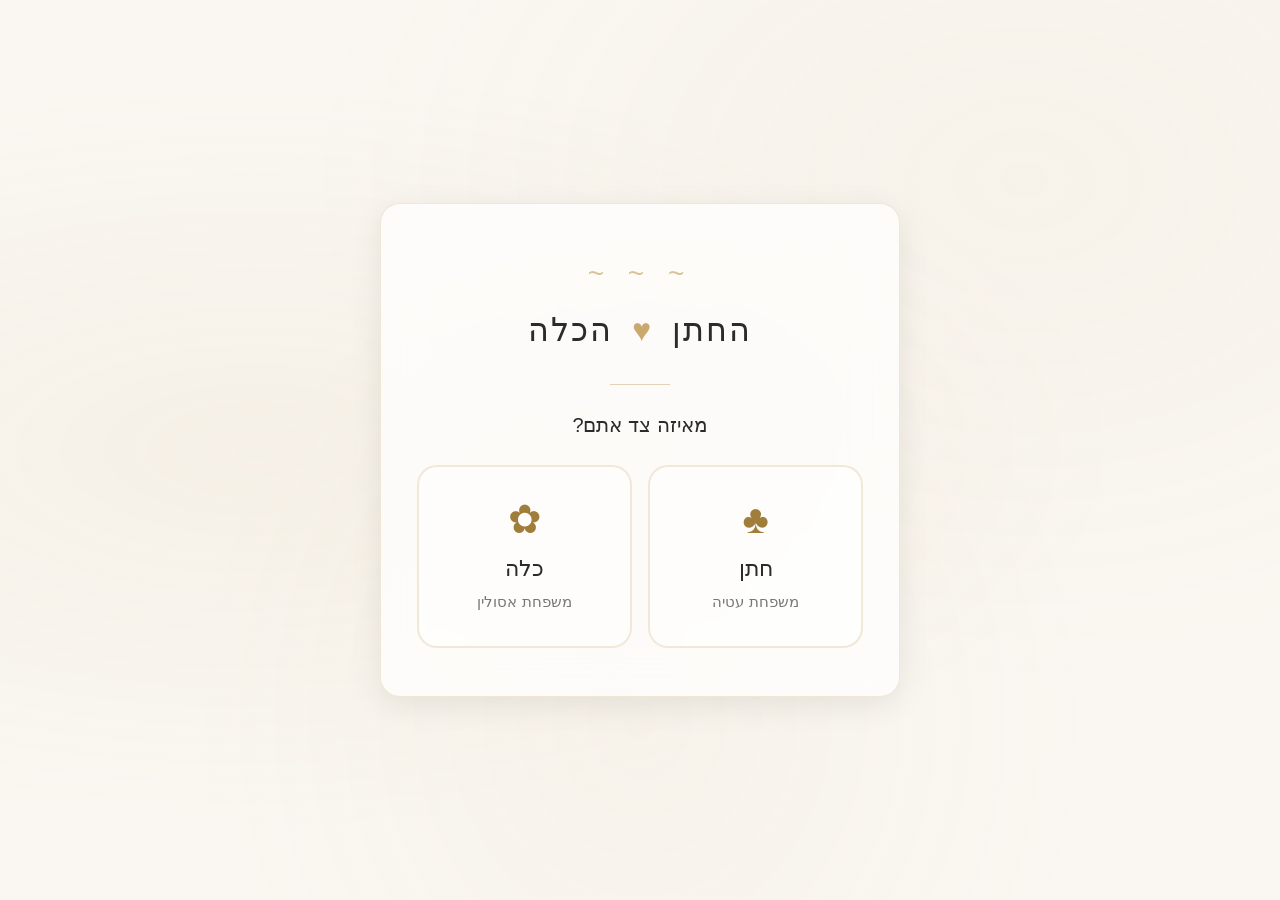
==== commit 612467cb: "Change מנות (plates) to אנשים (people) across all files Co-Authored-By: Claude Opus 4.6 <noreply@ant" ====
--- a/index.html
+++ b/index.html
@@ -83,7 +83,7 @@
             <input type="tel" id="guestPhone" class="field-input" placeholder="050-0000000" autocomplete="tel" dir="ltr" style="text-align:right">
           </div>
           <div class="field-group" id="platesGroup">
-            <label class="field-label" for="plates">כמה מנות?</label>
+            <label class="field-label" for="plates">כמה אנשים?</label>
             <input type="number" id="plates" class="field-input" min="1" max="20" value="1">
           </div>
         </div>
@@ -196,7 +196,7 @@
       }
 
       if (selectedStatus !== 'not-coming' && plates < 1) {
-        showError('נא לבחור מספר מנות');
+        showError('נא לבחור מספר אנשים');
         return;
       }
 
